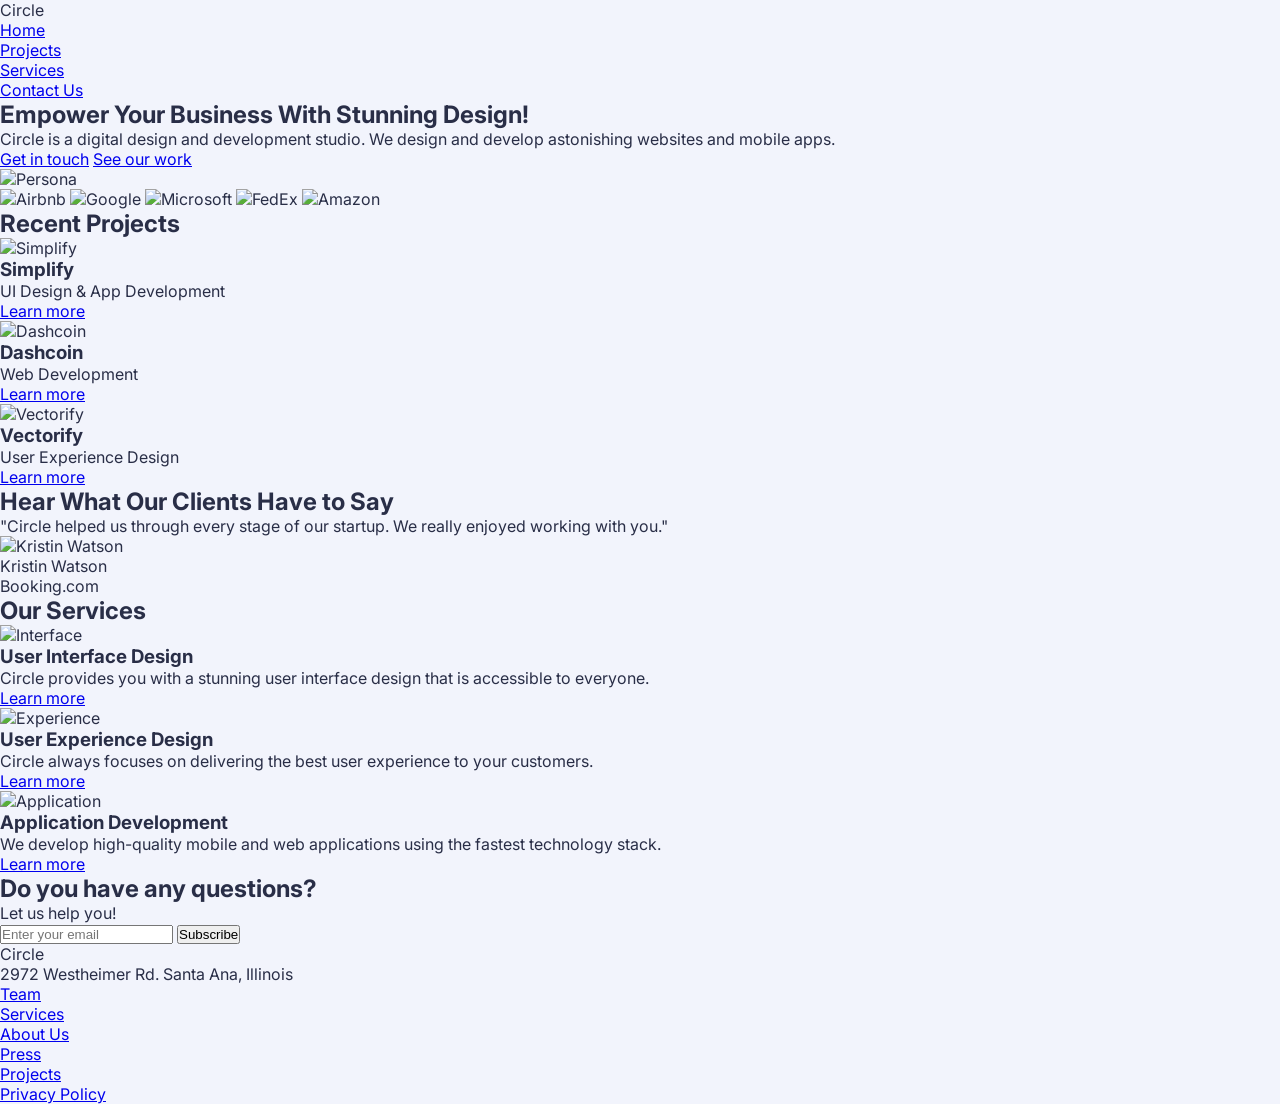
==== index.html @ e4aa6af6 "dia1" ====
<!doctype html>
<html lang="es">
  <head>
    <meta charset="UTF-8" />
    <meta name="viewport" content="width=device-width, initial-scale=1.0" />
    <title>Circle - Home</title>
    <link rel="stylesheet" href="styles.css" />
  </head>
  <body>
    <nav>
      <span class="logo">Circle</span>
      <ul>
        <li><a href="index.html">Home</a></li>
        <li><a href="#">Projects</a></li>
        <li><a href="#">Services</a></li>
      </ul>
      <a href="contact.html" class="btn-primary">Contact Us</a>
    </nav>

    <section class="hero">
      <div class="hero-texto">
        <h1>Empower Your Business With Stunning Design!</h1>
        <p>
          Circle is a digital design and development studio. We design and
          develop astonishing websites and mobile apps.
        </p>
        <div class="hero-botones">
          <a href="#" class="btn-primary">Get in touch</a>
          <a href="#" class="btn-secundario">See our work</a>
        </div>
      </div>
      <div class="hero-imagen">
        <img src="https://picsum.photos/400/500?random=10" alt="Persona" />
      </div>
    </section>

    <section class="clientes">
      <div class="logos">
        <img
          src="https://upload.wikimedia.org/wikipedia/commons/6/69/Airbnb_Logo_Bélo.svg"
          alt="Airbnb"
        />
        <img
          src="https://upload.wikimedia.org/wikipedia/commons/2/2f/Google_2015_logo.svg"
          alt="Google"
        />
        <img
          src="https://upload.wikimedia.org/wikipedia/commons/9/96/Microsoft_logo_%282012%29.svg"
          alt="Microsoft"
        />
        <img
          src="https://upload.wikimedia.org/wikipedia/commons/b/b9/FedEx_Corporation_-_2016_Logo.svg"
          alt="FedEx"
        />
        <img
          src="https://upload.wikimedia.org/wikipedia/commons/a/a9/Amazon_logo.svg"
          alt="Amazon"
        />
      </div>
    </section>

    <section class="proyectos">
      <h2>Recent Projects</h2>
      <div class="cards">
        <div class="card">
          <img src="https://picsum.photos/400/200?random=1" alt="Simplify" />
          <h3>Simplify</h3>
          <p>UI Design & App Development</p>
          <a href="project.html">Learn more</a>
        </div>

        <div class="card">
          <img src="https://picsum.photos/400/200?random=2" alt="Dashcoin" />
          <h3>Dashcoin</h3>
          <p>Web Development</p>
          <a href="project.html">Learn more</a>
        </div>

        <div class="card">
          <img src="https://picsum.photos/400/200?random=3" alt="Vectorify" />
          <h3>Vectorify</h3>
          <p>User Experience Design</p>
          <a href="project.html">Learn more</a>
        </div>
      </div>
    </section>

    <section class="testimonial">
      <h2>Hear What Our Clients Have to Say</h2>
      <p class="cita">
        "Circle helped us through every stage of our startup. We really enjoyed
        working with you."
      </p>
      <div class="autor">
        <img src="https://picsum.photos/50/50?random=20" alt="Kristin Watson" />
        <div>
          <p class="autor-nombre">Kristin Watson</p>
          <p class="autor-empresa">Booking.com</p>
        </div>
      </div>
    </section>

    <section class="servicios">
      <h2>Our Services</h2>
      <div class="cards">
        <div class="card">
          <img src="https://picsum.photos/400/200?random=1" alt="Interface" />
          <h3>User Interface Design</h3>
          <p>
            Circle provides you with a stunning user interface design that is
            accessible to everyone.
          </p>
          <a href="project.html">Learn more</a>
        </div>

        <div class="card">
          <img src="https://picsum.photos/400/200?random=2" alt="Experience" />
          <h3>User Experience Design</h3>
          <p>
            Circle always focuses on delivering the best user experience to your
            customers.
          </p>
          <a href="project.html">Learn more</a>
        </div>

        <div class="card">
          <img src="https://picsum.photos/400/200?random=3" alt="Application" />
          <h3>Application Development</h3>
          <p>
            We develop high-quality mobile and web applications using the
            fastest technology stack.
          </p>
          <a href="project.html">Learn more</a>
        </div>
      </div>
    </section>

    <section class="newsletter">
      <h2>Do you have any questions?</h2>
      <p>Let us help you!</p>
      <div class="newsletter-form">
        <input type="email" placeholder="Enter your email" />
        <button>Subscribe</button>
      </div>
    </section>

    <footer>
      <div>
        <span class="logo">Circle</span>
        <p>2972 Westheimer Rd. Santa Ana, Illinois</p>
      </div>

      <div>
        <ul>
          <li><a href="#">Team</a></li>
          <li><a href="#">Services</a></li>
          <li><a href="#">About Us</a></li>
        </ul>

        <ul>
          <li><a href="#">Press</a></li>
          <li><a href="#">Projects</a></li>
          <li><a href="#">Privacy Policy</a></li>
        </ul>
      </div>
    </footer>
  </body>
</html>
---- styles.css ----
/* Importar fuente de Google */
@import url('https://fonts.googleapis.com/css2?family=Inter:wght@400;500;700&display=swap');

/* Variables de color */
:root {
  --azul-oscuro: #072AC8;
  --azul-claro: #43D2FF;
  --amarillo: #FFC600;
  --gris-oscuro: #292E47;
  --gris-medio: #6B708D;
  --fondo: #F2F4FC;
  --blanco: #ffffff;
}

/* Reset básico */
* {
  margin: 0;
  padding: 0;
  box-sizing: border-box;
}

body {
  font-family: 'Inter', sans-serif;
  background-color: var(--fondo);
  color: var(--gris-oscuro);
}
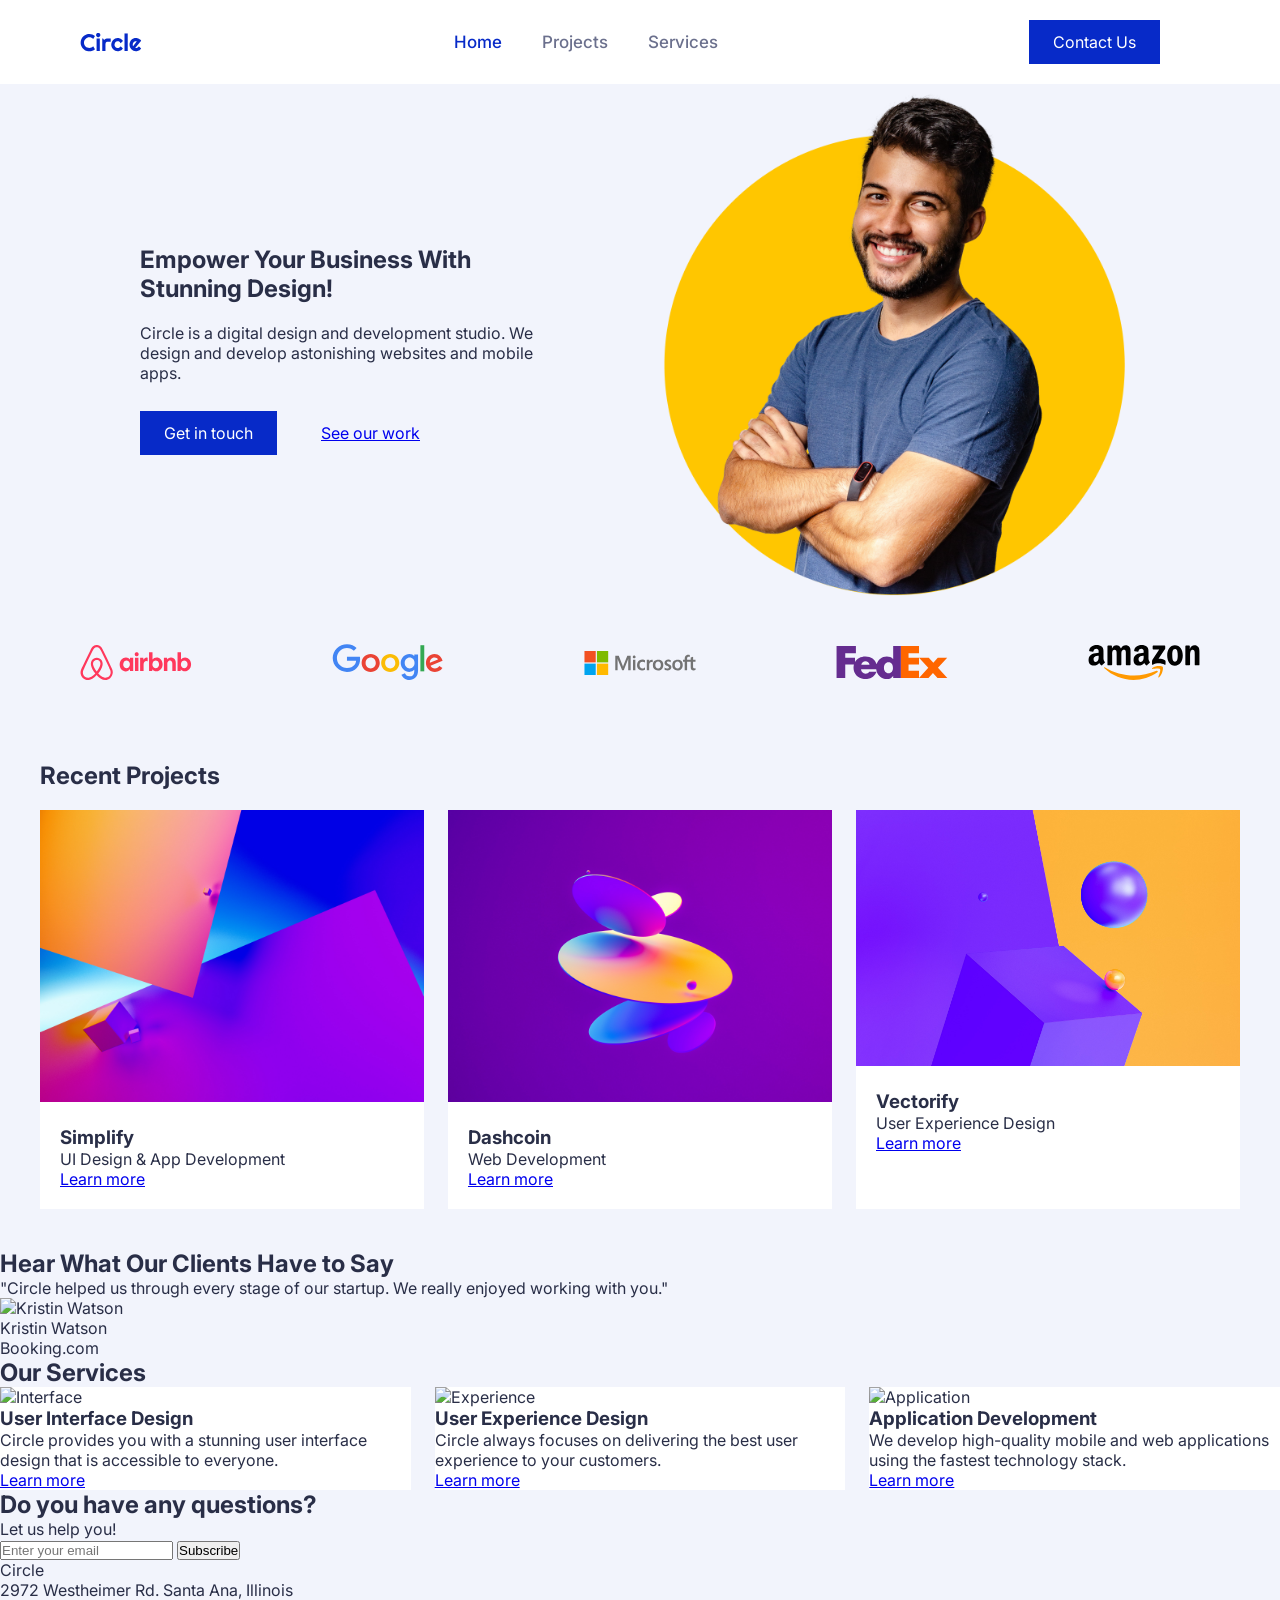
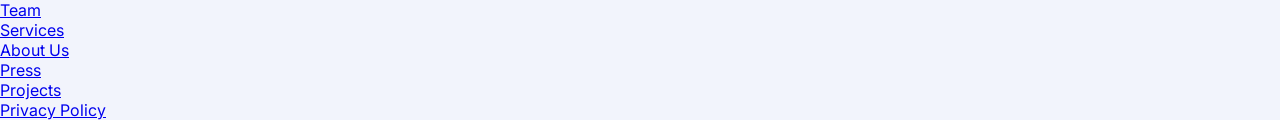
==== commit 142dbbf2: "martes" ====
--- a/index.html
+++ b/index.html
@@ -8,9 +8,9 @@
   </head>
   <body>
     <nav>
-      <span class="logo">Circle</span>
+      <img src="project-assets/logos/circle.svg" alt="Circle" class="logo" />
       <ul>
-        <li><a href="index.html">Home</a></li>
+        <li><a href="index.html" class="active">Home</a></li>
         <li><a href="#">Projects</a></li>
         <li><a href="#">Services</a></li>
       </ul>
@@ -24,38 +24,21 @@
           Circle is a digital design and development studio. We design and
           develop astonishing websites and mobile apps.
         </p>
-        <div class="hero-botones">
-          <a href="#" class="btn-primary">Get in touch</a>
-          <a href="#" class="btn-secundario">See our work</a>
-        </div>
+        <a href="#" class="btn-primary">Get in touch</a>
+        <a href="#" class="btn-secundario">See our work</a>
       </div>
       <div class="hero-imagen">
-        <img src="https://picsum.photos/400/500?random=10" alt="Persona" />
+        <img src="/project-assets/hero-section/hero-image.png" alt="Persona" />
       </div>
     </section>
 
     <section class="clientes">
       <div class="logos">
-        <img
-          src="https://upload.wikimedia.org/wikipedia/commons/6/69/Airbnb_Logo_Bélo.svg"
-          alt="Airbnb"
-        />
-        <img
-          src="https://upload.wikimedia.org/wikipedia/commons/2/2f/Google_2015_logo.svg"
-          alt="Google"
-        />
-        <img
-          src="https://upload.wikimedia.org/wikipedia/commons/9/96/Microsoft_logo_%282012%29.svg"
-          alt="Microsoft"
-        />
-        <img
-          src="https://upload.wikimedia.org/wikipedia/commons/b/b9/FedEx_Corporation_-_2016_Logo.svg"
-          alt="FedEx"
-        />
-        <img
-          src="https://upload.wikimedia.org/wikipedia/commons/a/a9/Amazon_logo.svg"
-          alt="Amazon"
-        />
+        <img src="/project-assets/logos/airbnb-logo.svg" alt="Airbnb" />
+        <img src="/project-assets/logos/google-logo.svg" alt="Google" />
+        <img src="/project-assets/logos/microsoft-logo.svg" alt="Microsoft" />
+        <img src="/project-assets/logos/fedex-logo.svg" alt="FedEx" />
+        <img src="/project-assets/logos/amazon-logo.svg" alt="Amazon" />
       </div>
     </section>
 
@@ -63,24 +46,30 @@
       <h2>Recent Projects</h2>
       <div class="cards">
         <div class="card">
-          <img src="https://picsum.photos/400/200?random=1" alt="Simplify" />
-          <h3>Simplify</h3>
-          <p>UI Design & App Development</p>
-          <a href="project.html">Learn more</a>
+          <img src="/project-assets/projects-section/1.jpg" alt="Simplify" />
+          <div class="card-text">
+            <h3>Simplify</h3>
+            <p>UI Design & App Development</p>
+            <a href="project.html">Learn more</a>
+          </div>
         </div>
 
         <div class="card">
-          <img src="https://picsum.photos/400/200?random=2" alt="Dashcoin" />
-          <h3>Dashcoin</h3>
-          <p>Web Development</p>
-          <a href="project.html">Learn more</a>
+          <img src="/project-assets/projects-section/2.jpg" alt="Dashcoin" />
+          <div class="card-text">
+            <h3>Dashcoin</h3>
+            <p>Web Development</p>
+            <a href="project.html">Learn more</a>
+          </div>
         </div>
 
         <div class="card">
-          <img src="https://picsum.photos/400/200?random=3" alt="Vectorify" />
-          <h3>Vectorify</h3>
-          <p>User Experience Design</p>
-          <a href="project.html">Learn more</a>
+          <img src="/project-assets/projects-section/3.jpg" alt="Vectorify" />
+          <div class="card-text">
+            <h3>Vectorify</h3>
+            <p>User Experience Design</p>
+            <a href="project.html">Learn more</a>
+          </div>
         </div>
       </div>
     </section>
--- a/styles.css
+++ b/styles.css
@@ -1,5 +1,5 @@
 /* Importar fuente de Google */
-@import url('https://fonts.googleapis.com/css2?family=Inter:wght@400;500;700&display=swap');
+@import url('https://fonts.googleapis.com/css2?family=Inter:wght@400;500;600;700&display=swap');
 
 /* Variables de color */
 :root {
@@ -23,4 +23,99 @@
   font-family: 'Inter', sans-serif;
   background-color: var(--fondo);
   color: var(--gris-oscuro);
+}
+
+nav {
+  display: flex;
+  align-items: center;
+  justify-content: space-between;
+  padding: 20px 80px;
+  background-color: var(--blanco);
+}
+
+nav ul {
+  display: flex;
+  gap: 40px;
+  list-style: none;
+}
+
+.btn-primary {
+  background-color: var(--azul-oscuro);
+  color: var(--blanco);
+  padding: 12px 24px;
+  text-decoration: none;
+  margin-right: 40px;
+}
+
+nav ul a {
+  text-decoration: none;
+  color: var(--gris-medio);
+  font-size: 17px;
+  font-weight: 500;
+}
+
+nav ul a.active {
+  color: var(--azul-oscuro);
+}
+
+.hero {
+  display: flex;
+  align-items: center;
+  justify-content: space-between;
+  padding-left: 40px;
+  padding-right: 40px;
+}
+
+.hero-texto {
+  padding: 100px;
+}
+
+.hero-texto h1 {
+  margin-bottom: 20px;
+}
+
+.hero-texto p {
+  margin-bottom: 40px;
+}
+
+.logos {
+  display: flex;
+  align-items: center;
+  justify-content: space-between;
+  padding: 40px 80px;
+}
+
+.logos img {
+  width: 10%;
+}
+
+.hero-imagen img {
+  width: 100%;
+  max-width: 80%;
+}
+
+.cards {
+  display: flex;
+  gap: 24px;
+}
+
+.proyectos{
+  padding: 40px;
+}
+
+.proyectos h2{
+  margin-bottom: 20px;
+}
+
+.proyectos img {
+  width: 100%;
+}
+
+.card {
+  background-color: var(--blanco);
+  flex: 1;
+}
+
+.card-text{
+  padding: 20px;
 }
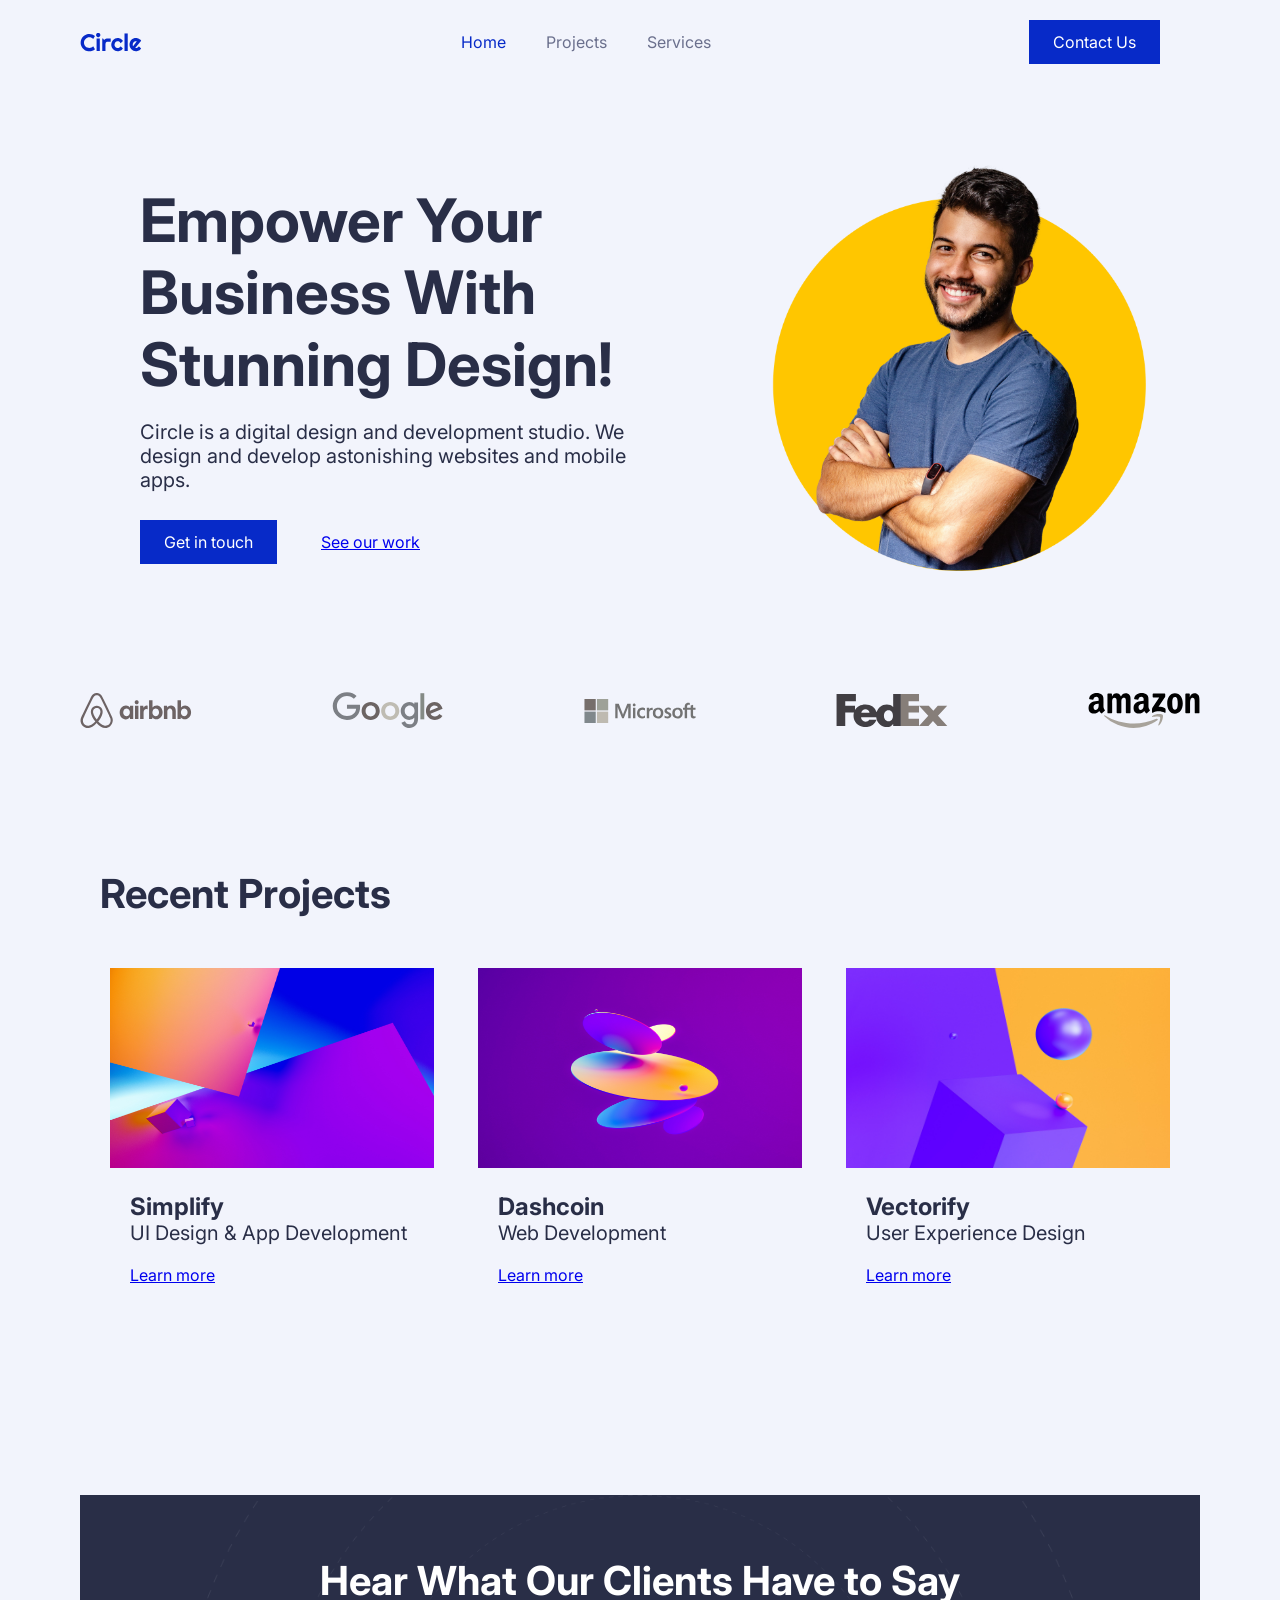
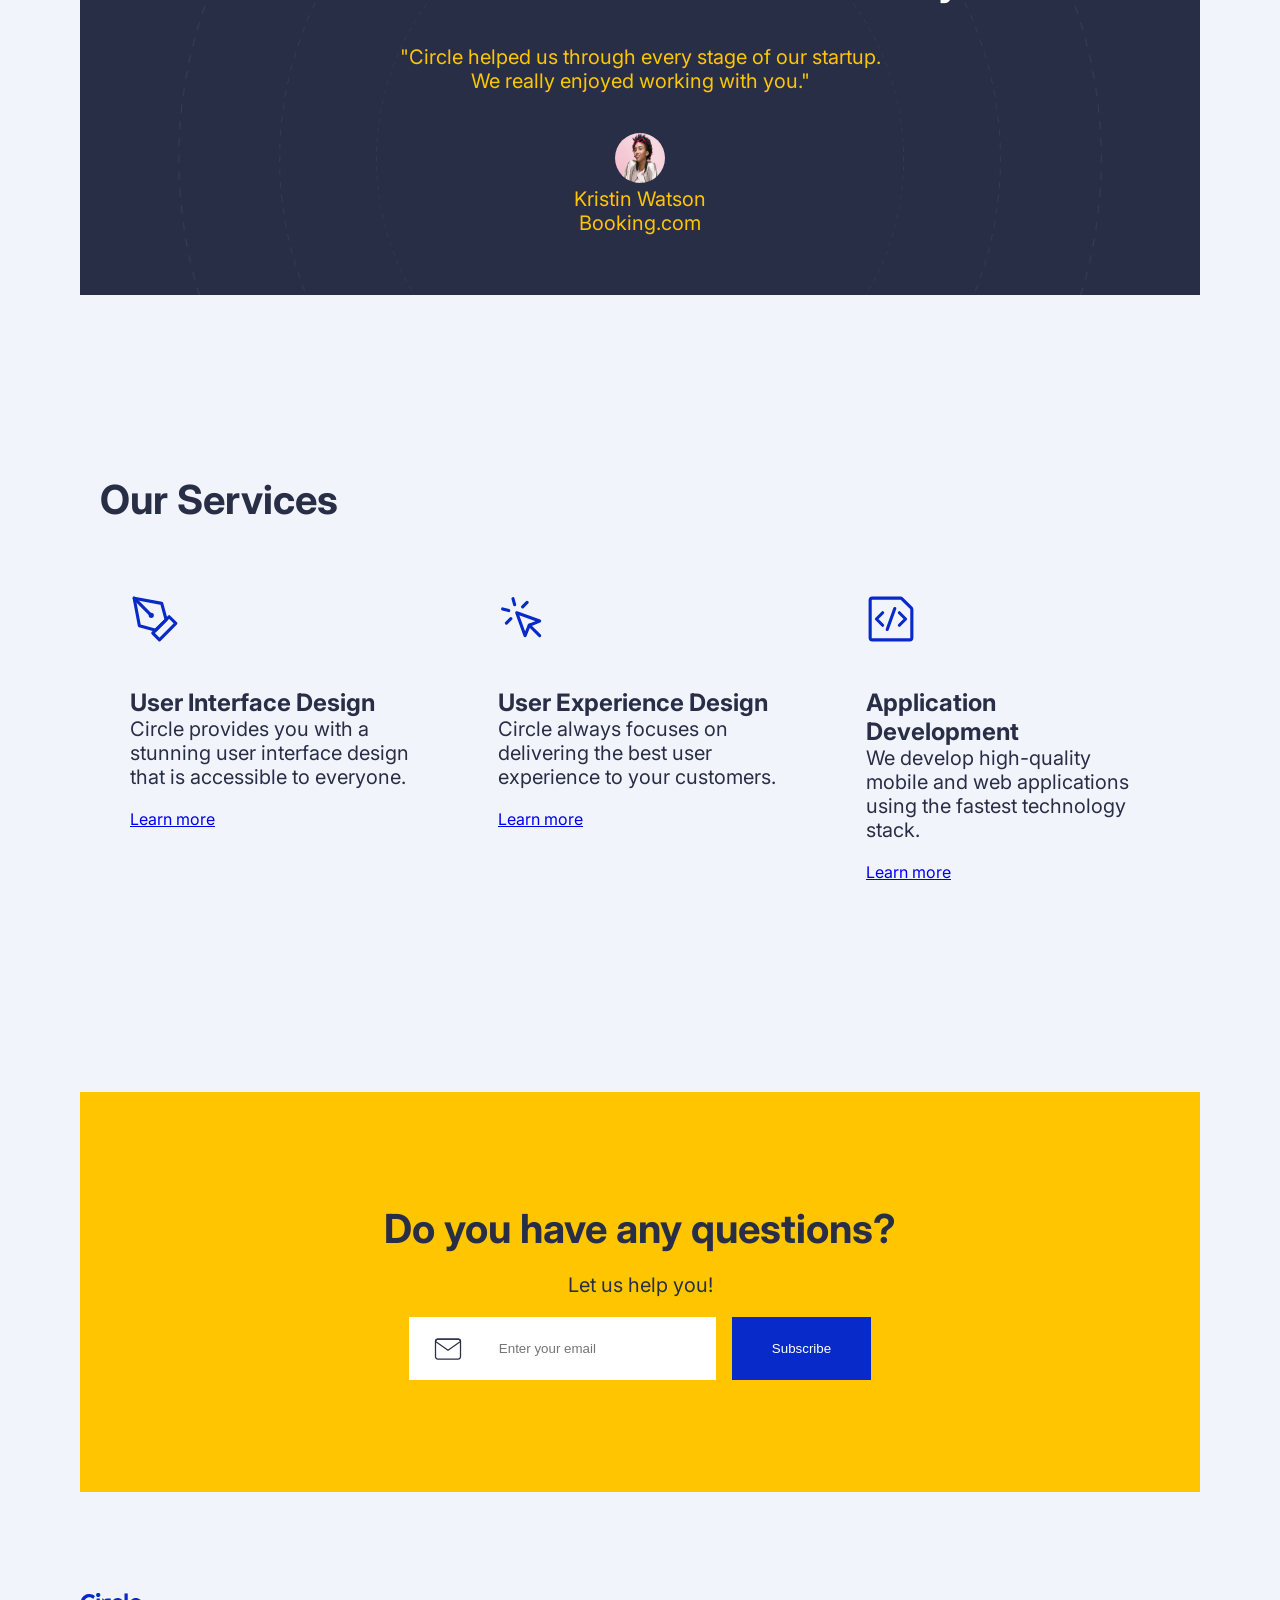
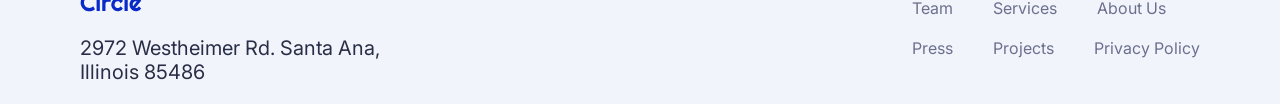
==== commit ff268d43: "miercoles" ====
--- a/index.html
+++ b/index.html
@@ -11,7 +11,7 @@
       <img src="project-assets/logos/circle.svg" alt="Circle" class="logo" />
       <ul>
         <li><a href="index.html" class="active">Home</a></li>
-        <li><a href="#">Projects</a></li>
+        <li><a href="project.html">Projects</a></li>
         <li><a href="#">Services</a></li>
       </ul>
       <a href="contact.html" class="btn-primary">Contact Us</a>
@@ -43,12 +43,12 @@
     </section>
 
     <section class="proyectos">
-      <h2>Recent Projects</h2>
+      <h3>Recent Projects</h3>
       <div class="cards">
         <div class="card">
           <img src="/project-assets/projects-section/1.jpg" alt="Simplify" />
           <div class="card-text">
-            <h3>Simplify</h3>
+            <h4>Simplify</h4>
             <p>UI Design & App Development</p>
             <a href="project.html">Learn more</a>
           </div>
@@ -57,7 +57,7 @@
         <div class="card">
           <img src="/project-assets/projects-section/2.jpg" alt="Dashcoin" />
           <div class="card-text">
-            <h3>Dashcoin</h3>
+            <h4>Dashcoin</h4>
             <p>Web Development</p>
             <a href="project.html">Learn more</a>
           </div>
@@ -66,7 +66,7 @@
         <div class="card">
           <img src="/project-assets/projects-section/3.jpg" alt="Vectorify" />
           <div class="card-text">
-            <h3>Vectorify</h3>
+            <h4>Vectorify</h4>
             <p>User Experience Design</p>
             <a href="project.html">Learn more</a>
           </div>
@@ -75,13 +75,16 @@
     </section>
 
     <section class="testimonial">
-      <h2>Hear What Our Clients Have to Say</h2>
+      <h3>Hear What Our Clients Have to Say</h3>
       <p class="cita">
-        "Circle helped us through every stage of our startup. We really enjoyed
-        working with you."
+        "Circle helped us through every stage of our startup. <br />
+        We really enjoyed working with you."
       </p>
       <div class="autor">
-        <img src="https://picsum.photos/50/50?random=20" alt="Kristin Watson" />
+        <img
+          src="/project-assets/testimonial-section/profile.png"
+          alt="Kristin Watson"
+        />
         <div>
           <p class="autor-nombre">Kristin Watson</p>
           <p class="autor-empresa">Booking.com</p>
@@ -90,53 +93,73 @@
     </section>
 
     <section class="servicios">
-      <h2>Our Services</h2>
+      <h3>Our Services</h3>
       <div class="cards">
         <div class="card">
-          <img src="https://picsum.photos/400/200?random=1" alt="Interface" />
-          <h3>User Interface Design</h3>
-          <p>
-            Circle provides you with a stunning user interface design that is
-            accessible to everyone.
-          </p>
-          <a href="project.html">Learn more</a>
+          <img
+            src="/project-assets/services-section/icons/1.svg"
+            alt="Interface"
+          />
+          <div class="card-text">
+            <h4>User Interface Design</h4>
+            <p>
+              Circle provides you with a stunning user interface design that is
+              accessible to everyone.
+            </p>
+            <a href="project.html">Learn more</a>
+          </div>
         </div>
 
         <div class="card">
-          <img src="https://picsum.photos/400/200?random=2" alt="Experience" />
-          <h3>User Experience Design</h3>
-          <p>
-            Circle always focuses on delivering the best user experience to your
-            customers.
-          </p>
-          <a href="project.html">Learn more</a>
+          <img
+            src="/project-assets/services-section/icons/2.svg"
+            alt="Experience"
+          />
+          <div class="card-text">
+            <h4>User Experience Design</h4>
+            <p>
+              Circle always focuses on delivering the best user experience to
+              your customers.
+            </p>
+            <a href="project.html">Learn more</a>
+          </div>
         </div>
 
         <div class="card">
-          <img src="https://picsum.photos/400/200?random=3" alt="Application" />
-          <h3>Application Development</h3>
-          <p>
-            We develop high-quality mobile and web applications using the
-            fastest technology stack.
-          </p>
-          <a href="project.html">Learn more</a>
+          <img
+            src="/project-assets/services-section/icons/3.svg"
+            alt="Application"
+          />
+          <div class="card-text">
+            <h4>Application Development</h4>
+            <p>
+              We develop high-quality mobile and web applications using the
+              fastest technology stack.
+            </p>
+            <a href="project.html">Learn more</a>
+          </div>
         </div>
       </div>
     </section>
 
     <section class="newsletter">
-      <h2>Do you have any questions?</h2>
+      <h3>Do you have any questions?</h3>
       <p>Let us help you!</p>
       <div class="newsletter-form">
+      <div class="contenedor-input">
+        <img src="/project-assets/newsletter/icon/mail.svg" alt="email" />
         <input type="email" placeholder="Enter your email" />
-        <button>Subscribe</button>
       </div>
+      <button>Subscribe</button>
+    </div>
     </section>
+
+    
 
     <footer>
       <div>
-        <span class="logo">Circle</span>
-        <p>2972 Westheimer Rd. Santa Ana, Illinois</p>
+        <img src="project-assets/logos/circle.svg" alt="Circle" class="logo" />
+        <p>2972 Westheimer Rd. Santa Ana, <br> Illinois 85486</p>
       </div>
 
       <div>
--- a/styles.css
+++ b/styles.css
@@ -1,14 +1,14 @@
 /* Importar fuente de Google */
-@import url('https://fonts.googleapis.com/css2?family=Inter:wght@400;500;600;700&display=swap');
+@import url("https://fonts.googleapis.com/css2?family=Inter:wght@400;500;600;700&display=swap");
 
 /* Variables de color */
 :root {
-  --azul-oscuro: #072AC8;
-  --azul-claro: #43D2FF;
-  --amarillo: #FFC600;
-  --gris-oscuro: #292E47;
-  --gris-medio: #6B708D;
-  --fondo: #F2F4FC;
+  --azul-oscuro: #072ac8;
+  --azul-claro: #43d2ff;
+  --amarillo: #ffc600;
+  --gris-oscuro: #292e47;
+  --gris-medio: #6b708d;
+  --fondo: #f2f4fc;
   --blanco: #ffffff;
 }
 
@@ -20,17 +20,22 @@
 }
 
 body {
-  font-family: 'Inter', sans-serif;
+  font-family: "Inter", sans-serif;
   background-color: var(--fondo);
   color: var(--gris-oscuro);
 }
 
+h1 { font-size: 60px; font-weight: 700; }
+h2 { font-size: 50px; font-weight: 700; }
+h3 { font-size: 40px; font-weight: 700; }
+h4 { font-size: 24px; font-weight: 700; }
+p  { font-size: 20px; font-weight: 400; }
+
 nav {
   display: flex;
   align-items: center;
   justify-content: space-between;
   padding: 20px 80px;
-  background-color: var(--blanco);
 }
 
 nav ul {
@@ -50,8 +55,6 @@
 nav ul a {
   text-decoration: none;
   color: var(--gris-medio);
-  font-size: 17px;
-  font-weight: 500;
 }
 
 nav ul a.active {
@@ -87,6 +90,7 @@
 
 .logos img {
   width: 10%;
+  filter: grayscale(95%);
 }
 
 .hero-imagen img {
@@ -99,23 +103,176 @@
   gap: 24px;
 }
 
-.proyectos{
+.proyectos {
+  padding: 100px;
+}
+
+.proyectos h3 {
+  margin-bottom: 40px;
+}
+
+.proyectos img {
+  width: 100%;
+  height: 200px;
+}
+
+.card {
+  flex: 1;
+  padding: 10px;
+}
+
+.card-text {
+  padding: 20px;
+}
+
+.card-text p {
+  margin-bottom: 20px;
+}
+
+.testimonial {
+  background-color: #292e47;
+  background-image: url("/project-assets/testimonial-section/orbit.png");
+  background-size: cover;
+  margin: 80px;
   padding: 40px;
-}
-
-.proyectos h2{
-  margin-bottom: 20px;
-}
-
-.proyectos img {
-  width: 100%;
-}
-
-.card {
+  height: 400px;
+  display: flex;
+  flex-direction: column;
+  align-items: center;
+  justify-content: center;
+  text-align: center;
+}
+
+.testimonial h3 {
+  color: var(--blanco);
+  margin-bottom: 40px;
+}
+
+.testimonial p {
+  color: var(--amarillo);
+}
+
+.autor img {
+  margin-top: 40px;
+  width: 50px;
+  height: 50px;
+  border-radius: 100%;
+}
+
+
+.servicios {
+  padding: 100px;
+}
+
+.servicios h3 {
+  margin-bottom: 40px;
+}
+
+.servicios img {
+  width: 100%;
+  height: 200px;
+}
+
+.servicios .card img {
+  width: 50px;
+  height: 50px;
+  object-fit: contain;
+  margin: 20px;
+}
+
+.newsletter{
+  background-color: var(--amarillo);
+  margin: 80px;
+  padding: 40px;
+  height: 400px;
+  display: flex;
+  flex-direction: column;
+  align-items: center;
+  justify-content: center;
+  text-align: center;
+}
+
+.newsletter p{
+  margin: 20px;
+}
+
+.newsletter button{
+  background-color: var(--azul-oscuro);
+  color: var(--blanco);
+  padding: 16px 40px;
+  border: none;
+}
+
+.newsletter input {
+  padding: 12px 24px;
+  border: none;
+}
+
+.newsletter-form {
+  display: flex;
+  gap: 16px;
+}
+
+.contenedor-input {
+  display: flex;
+  align-items: center;
+  gap: 12px;
   background-color: var(--blanco);
-  flex: 1;
-}
-
-.card-text{
-  padding: 20px;
-}+  padding: 12px 24px;
+}
+
+footer{
+  display: flex;
+  align-items: center;
+  justify-content: space-between;
+  padding: 20px 80px;
+  
+}
+
+footer ul {
+  display: flex;
+  gap: 40px;
+  list-style: none;
+  margin-bottom: 20px;
+}
+
+footer ul a {
+  text-decoration: none;
+  color: var(--gris-medio);
+}
+
+footer img{
+  margin-bottom: 20px;
+}
+
+.simplify{
+  padding: 100px;
+  padding-top: 20px;
+}
+
+.titulo-y-fecha-simplify{
+  padding: 40px;
+  display: flex;
+  align-items: center;
+  justify-content: space-between;
+}
+
+.simplify img{
+  width: 100%;
+  height: 500px;
+}
+.simplify p{
+  margin-top: 50px;
+}
+
+
+/*
+  RESPONSIVE
+*/
+
+/* de 880 para abajo...    desde 480 hasta 880
+*/
+
+/*
+  a partir de 2000 se rompe... 2000 +
+*/
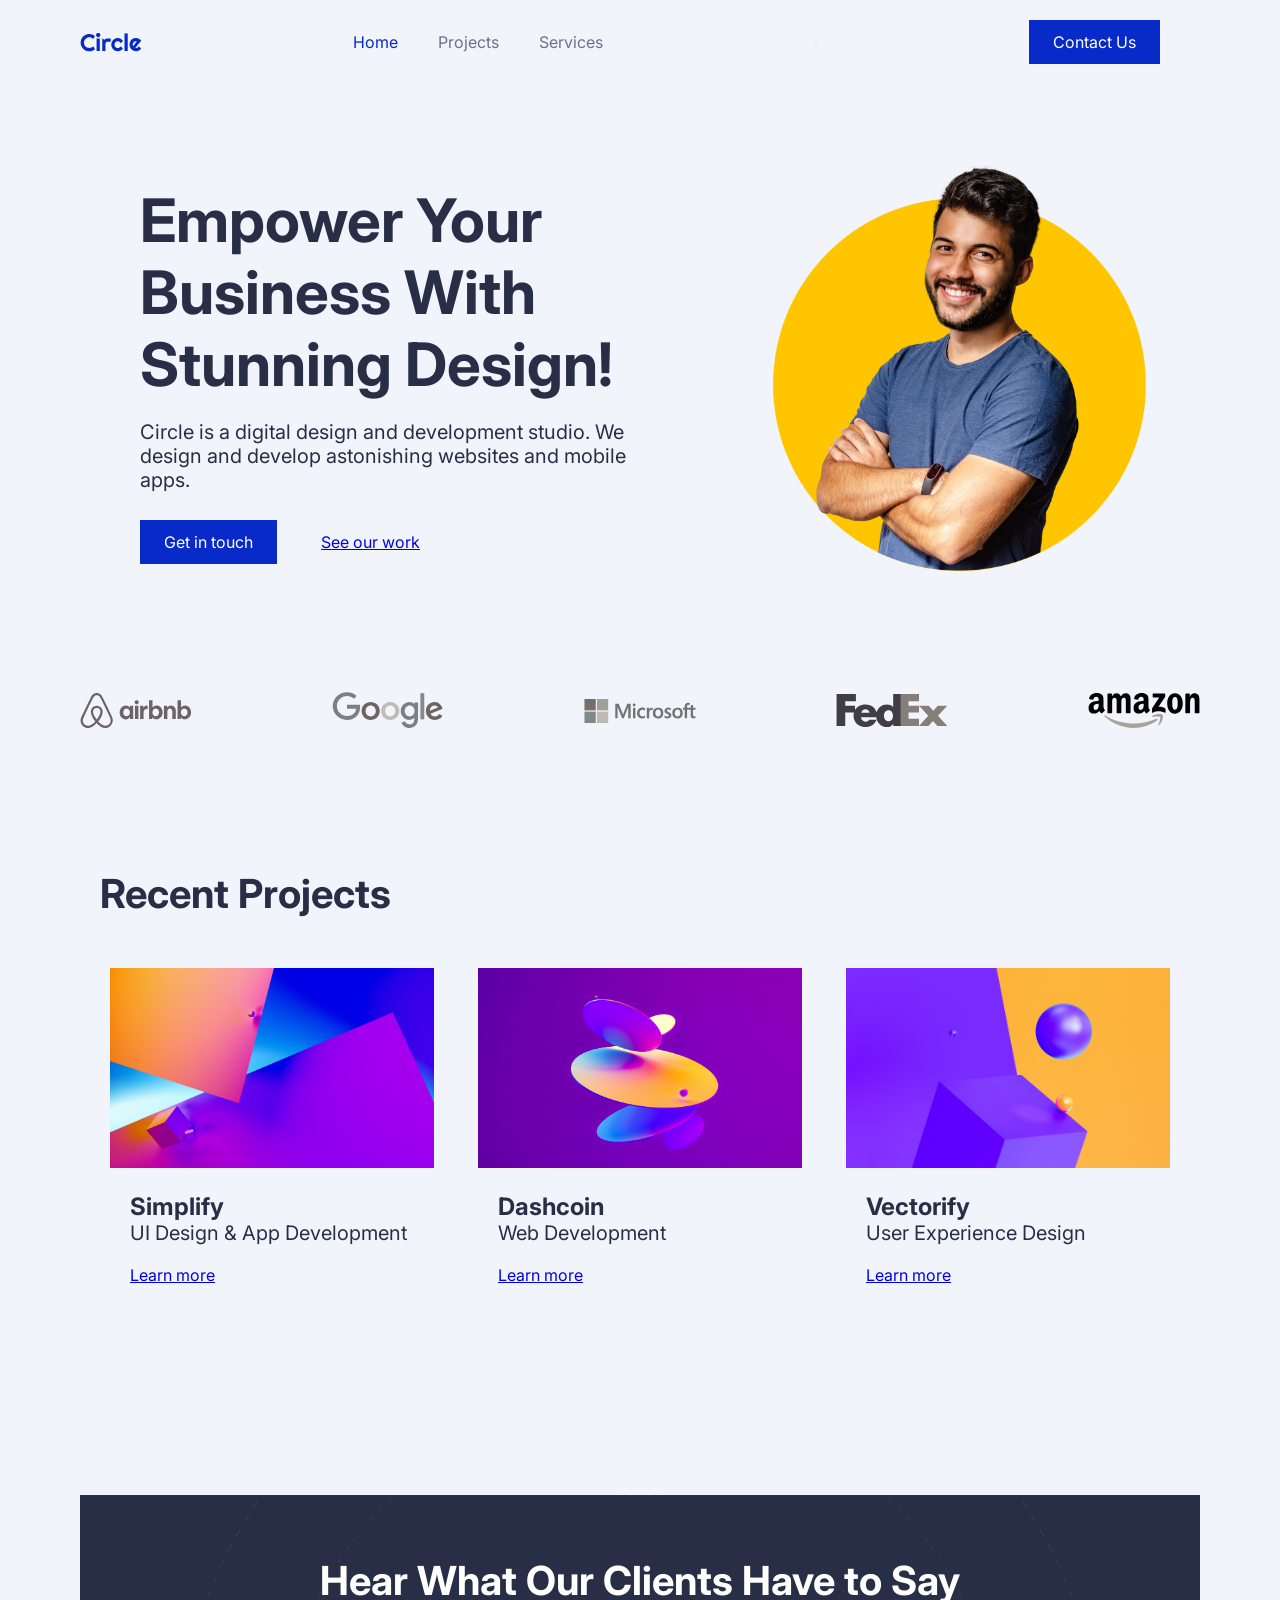
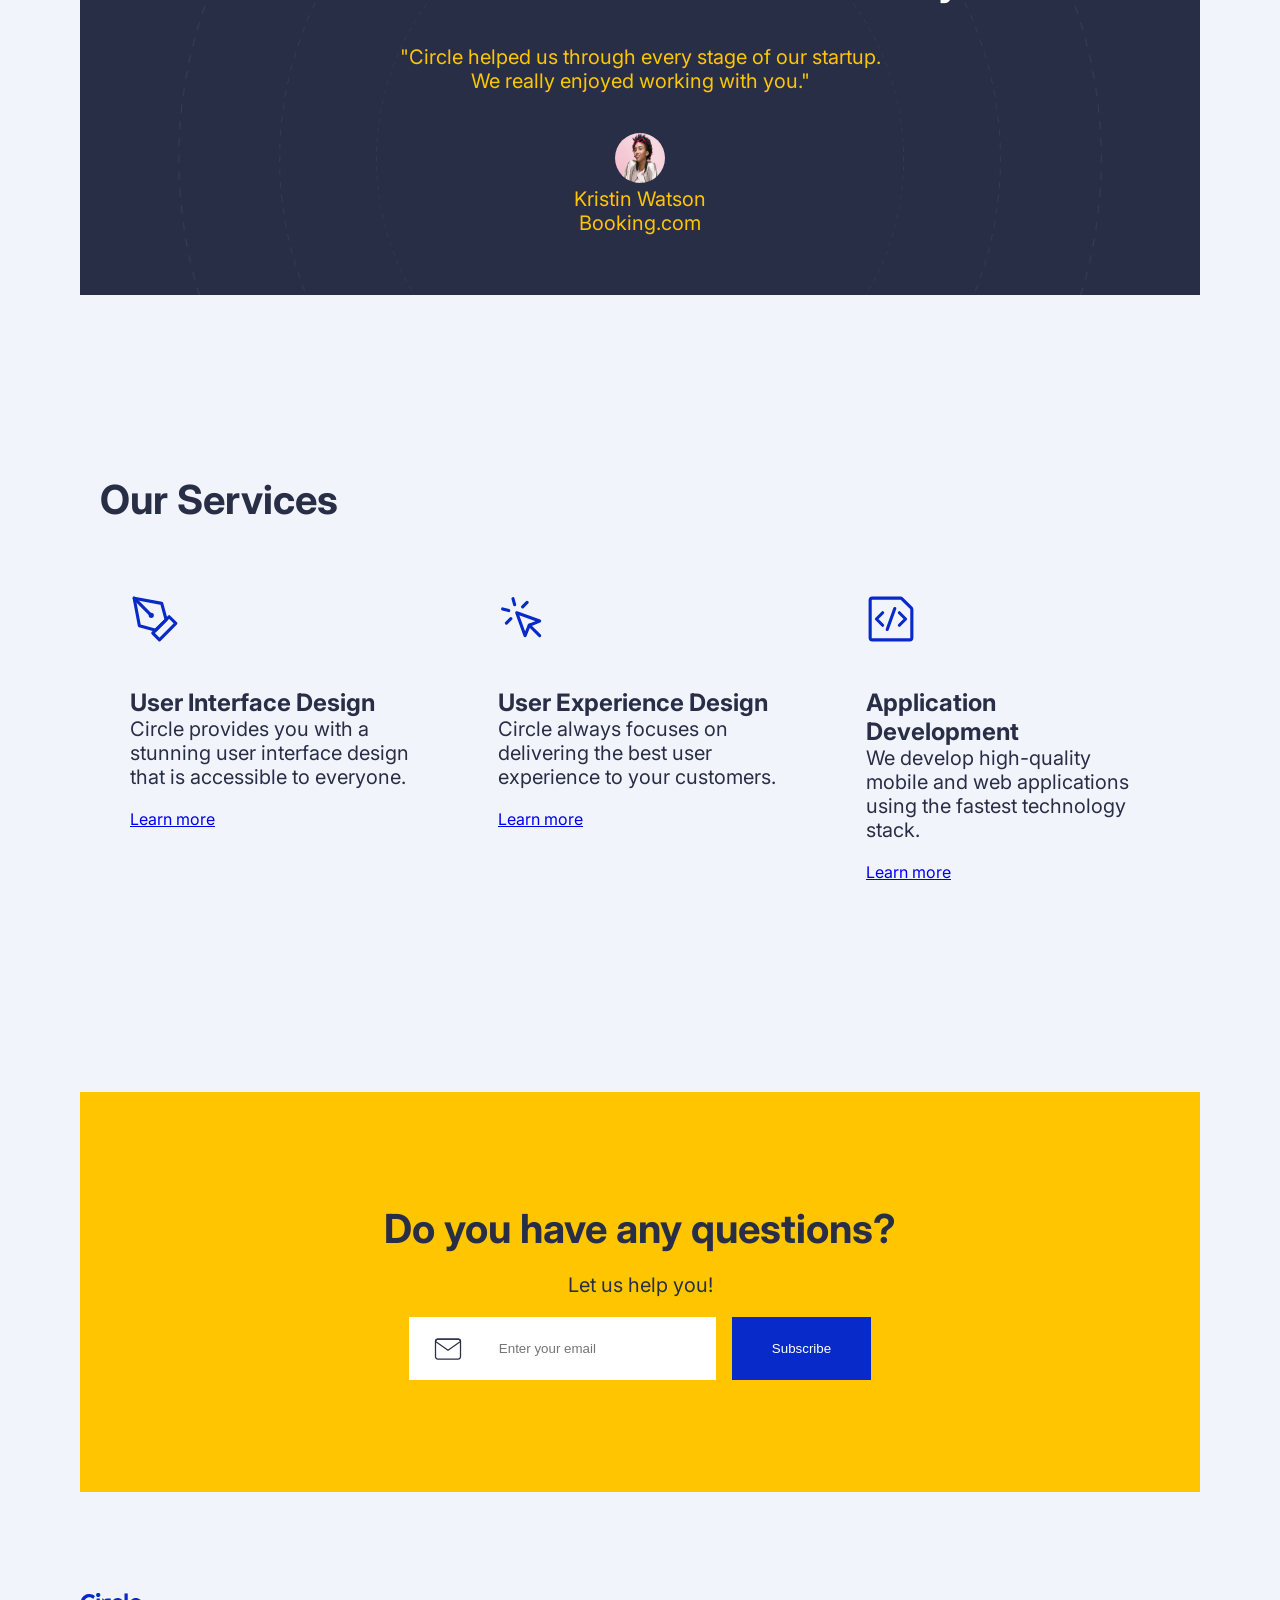
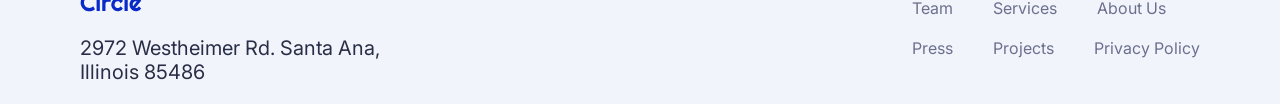
==== commit cbd65de8: "jueves" ====
--- a/index.html
+++ b/index.html
@@ -14,6 +14,14 @@
         <li><a href="project.html">Projects</a></li>
         <li><a href="#">Services</a></li>
       </ul>
+      <button
+        class="hamburguesa"
+        onclick="this.previousElementSibling.classList.toggle('abierto')"
+      >
+        <span></span>
+        <span></span>
+        <span></span>
+      </button>
       <a href="contact.html" class="btn-primary">Contact Us</a>
     </nav>
 
@@ -24,8 +32,8 @@
           Circle is a digital design and development studio. We design and
           develop astonishing websites and mobile apps.
         </p>
-        <a href="#" class="btn-primary">Get in touch</a>
-        <a href="#" class="btn-secundario">See our work</a>
+        <a href="/contact.html" class="btn-primary">Get in touch</a>
+        <a href="/project.html" class="btn-secundario">See our work</a>
       </div>
       <div class="hero-imagen">
         <img src="/project-assets/hero-section/hero-image.png" alt="Persona" />
@@ -146,20 +154,21 @@
       <h3>Do you have any questions?</h3>
       <p>Let us help you!</p>
       <div class="newsletter-form">
-      <div class="contenedor-input">
-        <img src="/project-assets/newsletter/icon/mail.svg" alt="email" />
-        <input type="email" placeholder="Enter your email" />
+        <div class="contenedor-input">
+          <img src="/project-assets/newsletter/icon/mail.svg" alt="email" />
+          <input type="email" placeholder="Enter your email" />
+        </div>
+        <button>Subscribe</button>
       </div>
-      <button>Subscribe</button>
-    </div>
     </section>
-
-    
 
     <footer>
       <div>
         <img src="project-assets/logos/circle.svg" alt="Circle" class="logo" />
-        <p>2972 Westheimer Rd. Santa Ana, <br> Illinois 85486</p>
+        <p>
+          2972 Westheimer Rd. Santa Ana, <br />
+          Illinois 85486
+        </p>
       </div>
 
       <div>
--- a/styles.css
+++ b/styles.css
@@ -23,13 +23,30 @@
   font-family: "Inter", sans-serif;
   background-color: var(--fondo);
   color: var(--gris-oscuro);
-}
-
-h1 { font-size: 60px; font-weight: 700; }
-h2 { font-size: 50px; font-weight: 700; }
-h3 { font-size: 40px; font-weight: 700; }
-h4 { font-size: 24px; font-weight: 700; }
-p  { font-size: 20px; font-weight: 400; }
+  max-width: 1400px;
+  margin: 0 auto;
+}
+
+h1 {
+  font-size: 60px;
+  font-weight: 700;
+}
+h2 {
+  font-size: 50px;
+  font-weight: 700;
+}
+h3 {
+  font-size: 40px;
+  font-weight: 700;
+}
+h4 {
+  font-size: 24px;
+  font-weight: 700;
+}
+p {
+  font-size: 20px;
+  font-weight: 400;
+}
 
 nav {
   display: flex;
@@ -114,6 +131,7 @@
 .proyectos img {
   width: 100%;
   height: 200px;
+  object-fit: cover;
 }
 
 .card {
@@ -159,7 +177,6 @@
   border-radius: 100%;
 }
 
-
 .servicios {
   padding: 100px;
 }
@@ -171,6 +188,7 @@
 .servicios img {
   width: 100%;
   height: 200px;
+  object-fit: cover;
 }
 
 .servicios .card img {
@@ -180,7 +198,7 @@
   margin: 20px;
 }
 
-.newsletter{
+.newsletter {
   background-color: var(--amarillo);
   margin: 80px;
   padding: 40px;
@@ -192,11 +210,11 @@
   text-align: center;
 }
 
-.newsletter p{
+.newsletter p {
   margin: 20px;
 }
 
-.newsletter button{
+.newsletter button {
   background-color: var(--azul-oscuro);
   color: var(--blanco);
   padding: 16px 40px;
@@ -221,12 +239,11 @@
   padding: 12px 24px;
 }
 
-footer{
+footer {
   display: flex;
   align-items: center;
   justify-content: space-between;
   padding: 20px 80px;
-  
 }
 
 footer ul {
@@ -241,38 +258,207 @@
   color: var(--gris-medio);
 }
 
-footer img{
+footer img {
   margin-bottom: 20px;
 }
 
-.simplify{
+.simplify {
   padding: 100px;
   padding-top: 20px;
 }
 
-.titulo-y-fecha-simplify{
+.titulo-y-fecha-simplify {
   padding: 40px;
   display: flex;
   align-items: center;
   justify-content: space-between;
 }
 
-.simplify img{
+.simplify img {
   width: 100%;
   height: 500px;
-}
-.simplify p{
+  object-fit: cover;
+}
+.simplify p {
   margin-top: 50px;
 }
-
 
 /*
   RESPONSIVE
 */
 
-/* de 880 para abajo...    desde 480 hasta 880
-*/
-
-/*
-  a partir de 2000 se rompe... 2000 +
-*/
+/* hasta 1080px — móvil */
+@media (max-width: 1080px) {
+  h1 {
+    font-size: 30px;
+  }
+  h2 {
+    font-size: 26px;
+  }
+  h3 {
+    font-size: 22px;
+  }
+  h4 {
+    font-size: 18px;
+  }
+  p {
+    font-size: 16px;
+  }
+
+  /* menu  */
+  nav {
+    padding: 16px 20px;
+    flex-wrap: wrap;
+    position: relative;
+    padding: 50px;
+  }
+
+  nav ul {
+    position: absolute;
+    top: 50px;
+    right: 150px;
+    display: none;
+    flex-direction: column;
+    gap: 16px;
+    width: 100%;
+    order: 3;
+    text-align: right;
+  }
+
+  nav ul.abierto {
+    display: flex;
+  }
+
+  nav .btn-primary {
+    display: none;
+  }
+
+  .hamburguesa {
+    display: flex;
+    flex-direction: column;
+    gap: 5px;
+    cursor: pointer;
+    background: none;
+    border: none;
+    padding: 4px;
+    margin-left: auto;
+    order: 3;
+  }
+
+  .hamburguesa span {
+    display: block;
+    width: 24px;
+    height: 2px;
+    background-color: var(--gris-oscuro);
+    border-radius: 2px;
+    transition: 0.3s;
+  }
+  /* fin menu hamb */
+
+  .hero {
+    flex-direction: column;
+    padding: 20px;
+    text-align: center;
+  }
+
+  .hero-texto {
+    padding: 30px 10px;
+    padding: 50px;
+  }
+
+  .hero-imagen img {
+    width: 100%;
+    max-width: 300px;
+    margin: 0 auto;
+    display: block;
+  }
+
+  .logos {
+    padding: 20px;
+    flex-wrap: wrap;
+    gap: 16px;
+    justify-content: center;
+  }
+
+  .logos img {
+    width: 15%;
+    padding: 10px;
+  }
+
+  .proyectos,
+  .servicios {
+    padding: 40px 80px;
+  }
+  .servicios h3,
+  .proyectos h3 {
+    text-align: center;
+  }
+
+  .servicios .card img {
+    display: block;
+    margin: 0 auto;
+  }
+
+  .cards {
+    flex-direction: column;
+  }
+
+  .card {
+    flex: 1 1 100%;
+  }
+
+  .card-text {
+    display: flex;
+    flex-direction: column;
+    align-items: center;
+  }
+
+  .testimonial,
+  .newsletter {
+    margin: 20px;
+    padding: 30px 20px;
+    height: auto;
+  }
+
+  .newsletter-form {
+    flex-direction: column;
+    align-items: stretch;
+  }
+
+  .newsletter button,
+  .newsletter input,
+  .contenedor-input {
+    width: 100%;
+  }
+
+  .simplify {
+    padding: 20px 80px;
+  }
+
+  .titulo-y-fecha-simplify {
+    flex-direction: column;
+    gap: 8px;
+    padding: 20px 0;
+  }
+
+  .simplify img {
+    height: 220px;
+  }
+
+  footer {
+    padding: 20px;
+    flex-direction: column;
+    gap: 20px;
+  }
+
+  footer div:last-child {
+    display: flex;
+    gap: 40px;
+  }
+
+  /* Contacto */
+  .campo-email-telefono {
+    flex-direction: column;
+    gap: 16px;
+  }
+}
